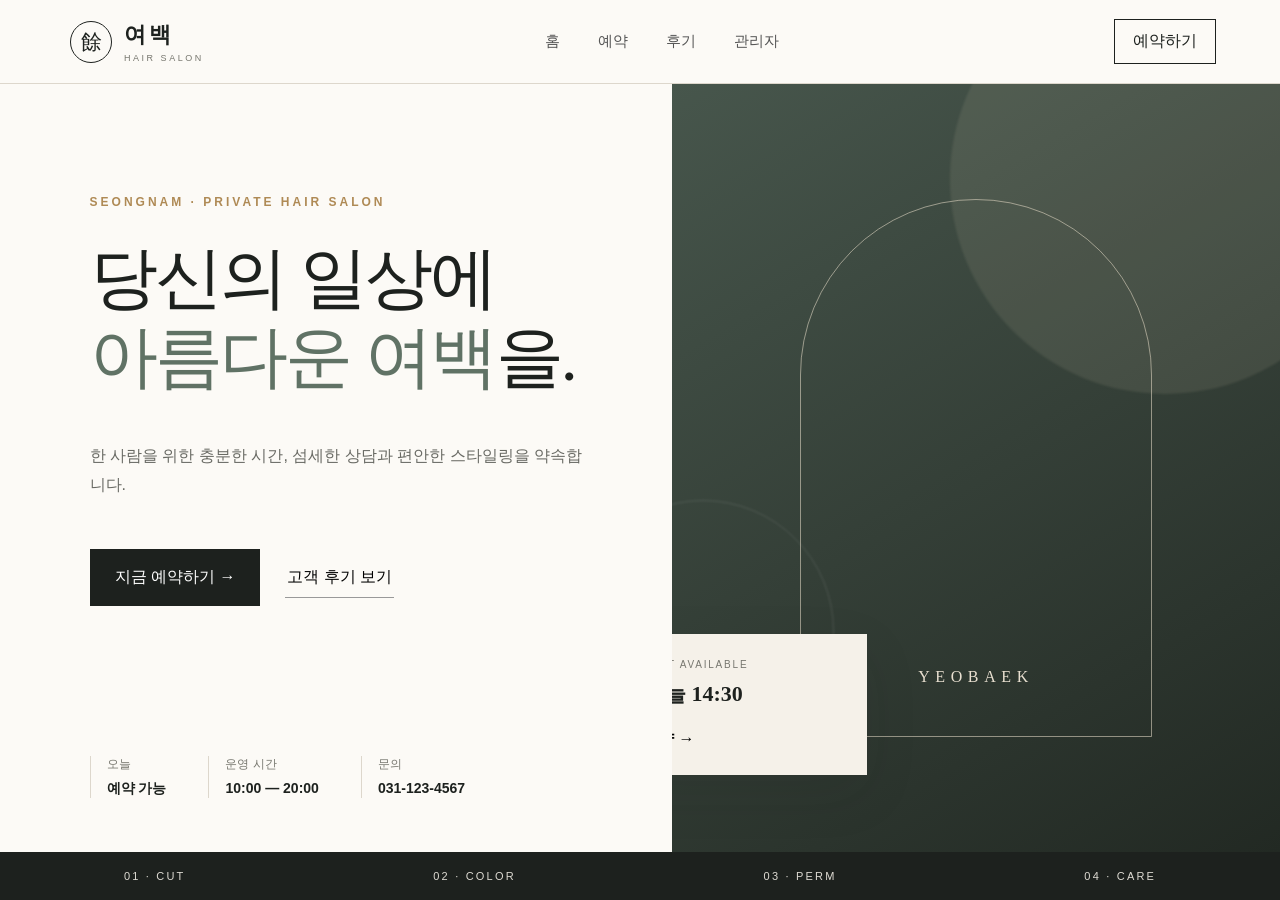
==== index.html @ 7ffc811d "Publish Yeobaek salon web app" ====
<!doctype html>
<html lang="ko">
<head>
  <meta charset="UTF-8" />
  <meta name="viewport" content="width=device-width, initial-scale=1.0" />
  <meta name="description" content="여백 미장원 예약 및 고객 관리" />
  <title>여백 미장원</title>
  <link rel="icon" type="image/svg+xml" href="data:image/svg+xml,%3Csvg xmlns='http://www.w3.org/2000/svg' viewBox='0 0 64 64'%3E%3Crect width='64' height='64' rx='14' fill='%231d211e'/%3E%3Cpath d='M18 20h28M22 32h20M26 44h12' stroke='%23eadfcf' stroke-width='5' stroke-linecap='round'/%3E%3C/svg%3E" />
  <link rel="stylesheet" href="./styles.css" />
</head>
<body>
  <header class="topbar">
    <button class="brand" data-go="home" aria-label="여백 홈"><span class="brand-mark">餘</span><span><b>여백</b><small>HAIR SALON</small></span></button>
    <nav class="nav" aria-label="주 메뉴">
      <button data-go="home">홈</button><button data-go="booking">예약</button><button data-go="reviews">후기</button><button data-go="admin">관리자</button>
    </nav>
    <button class="outline-btn mobile-book" data-go="booking">예약하기</button>
  </header>

  <main>
    <section class="page active" id="home">
      <div class="hero">
        <div class="hero-copy">
          <p class="eyebrow">SEONGNAM · PRIVATE HAIR SALON</p>
          <h1>당신의 일상에<br><em>아름다운 여백</em>을.</h1>
          <p class="hero-desc">한 사람을 위한 충분한 시간, 섬세한 상담과 편안한 스타일링을 약속합니다.</p>
          <div class="hero-actions"><button class="primary-btn" data-go="booking">지금 예약하기 <span>→</span></button><button class="text-btn" data-go="reviews">고객 후기 보기</button></div>
          <div class="quick-info"><div><span>오늘</span><strong id="todayStatus">예약 가능</strong></div><div><span>운영 시간</span><strong>10:00 — 20:00</strong></div><div><span>문의</span><strong>031-123-4567</strong></div></div>
        </div>
        <div class="hero-visual" aria-label="여백 미장원 인테리어 분위기"><div class="arch"><span>YEOBAEK</span></div><div class="floating-card"><small>NEXT AVAILABLE</small><strong id="nextSlot">오늘 14:30</strong><button data-go="booking">예약 →</button></div></div>
      </div>
      <div class="services-strip"><span>01 · CUT</span><span>02 · COLOR</span><span>03 · PERM</span><span>04 · CARE</span></div>
    </section>

    <section class="page content-page" id="booking">
      <div class="page-heading"><p class="eyebrow">RESERVATION</p><h2>예약하기</h2><p>날짜를 선택하면 30분 단위 예약 현황을 확인할 수 있습니다.</p></div>
      <div class="calendar-booking">
        <section class="panel calendar-panel"><div class="step-title"><span>01</span><h3>날짜 선택</h3></div><div class="calendar-head"><button id="prevMonth" aria-label="이전 달">←</button><strong id="calendarTitle"></strong><button id="nextMonth" aria-label="다음 달">→</button></div><div class="weekdays"><span>일</span><span>월</span><span>화</span><span>수</span><span>목</span><span>금</span><span>토</span></div><div id="calendarGrid" class="calendar-grid"></div></section>
        <section class="panel slots-panel"><div class="step-title"><span>02</span><h3>시간 선택</h3></div><div class="slot-legend"><span><i class="available"></i>예약 가능</span><span><i class="booked"></i>예약 완료</span></div><p id="slotDateLabel" class="selected-date"></p><div id="timeSlots" class="time-slots"></div></section>
      </div>
      <div class="booking-layout booking-details">
        <form id="bookingForm" class="panel form-panel">
          <input required name="date" type="hidden" /><input required name="time" type="hidden" />
          <div class="step-title"><span>03</span><h3>예약자 및 결제 정보</h3></div>
          <div class="field-grid"><label>이름<input required name="name" placeholder="성함을 입력해주세요" /></label><label>연락처<input required name="phone" inputmode="tel" placeholder="010-0000-0000" /><small id="coinLookup" class="coin-lookup">연락처를 입력하면 보유 코인을 확인합니다.</small></label></div>
          <label>시술 메뉴<select required name="service" id="serviceSelect"><option value="">메뉴 선택</option><option data-price="35000">여성 커트 · 35,000원</option><option data-price="25000">남성 커트 · 25,000원</option><option data-price="120000">프리미엄 염색 · 120,000원</option><option data-price="150000">디자인 펌 · 150,000원</option><option data-price="80000">클리닉 케어 · 80,000원</option></select></label>
          <label>담당 디자이너<select name="designer"><option>지정 없음</option><option>서윤 원장</option><option>하린 디자이너</option><option>도윤 디자이너</option></select></label>
          <div class="coin-payment"><label class="check-label"><input id="useCoin" type="checkbox" /> 코인으로 결제하기</label><div id="coinPaymentFields" class="coin-payment-fields"><label>사용할 코인<input id="bookingCoinAmount" type="number" min="1" placeholder="사용할 코인" /></label><button type="button" class="outline-btn" id="useMaxCoin">최대 사용</button></div><p id="paymentSummary">시술 메뉴를 선택해주세요.</p></div>
          <label>요청 사항<textarea name="memo" rows="3" placeholder="원하는 스타일이나 참고 사항을 남겨주세요"></textarea></label>
          <button class="primary-btn full" type="submit">예약 및 결제 신청</button>
        </form>
        <aside class="booking-aside"><div class="aside-art"><div class="scissors">✦</div><p>좋은 스타일은<br>좋은 대화에서 시작됩니다.</p></div><div class="notice"><h3>예약 안내</h3><ul><li>예약 변경은 하루 전까지 부탁드립니다.</li><li>시술 시간은 모발 상태에 따라 달라질 수 있습니다.</li><li>예약 확정은 문자로 안내드립니다.</li></ul></div></aside>
      </div>
    </section>

    <section class="page content-page" id="reviews">
      <div class="page-heading split"><div><p class="eyebrow">OUR REVIEWS</p><h2>여백을 다녀간 이야기</h2></div><button class="primary-btn" id="openReview">후기 작성</button></div>
      <div class="review-summary panel"><div><strong id="avgRating">4.9</strong><span class="stars">★★★★★</span><small><b id="reviewCount">3</b>개의 소중한 후기</small></div><div class="rating-bars"><p><span>5점</span><i><b style="width:92%"></b></i><small>92%</small></p><p><span>4점</span><i><b style="width:8%"></b></i><small>8%</small></p></div></div>
      <div id="reviewList" class="review-grid"></div>
    </section>

    <section class="page admin-page" id="admin">
      <aside class="admin-sidebar"><div class="admin-brand"><span class="brand-mark">餘</span><b>여백 관리자</b></div><nav><button class="active" data-admin="dashboard">▦ 대시보드</button><button data-admin="reservations">◷ 예약 관리</button><button data-admin="customers">♙ 고객 관리</button><button data-admin="coins">◇ 코인 관리</button><button data-admin="reviewAdmin">☆ 후기 관리</button></nav><button class="back-site" data-go="home">← 고객 화면으로</button></aside>
      <div class="admin-main">
        <div class="admin-top"><div><p id="adminDate"></p><h2 id="adminTitle">대시보드</h2></div><div class="admin-user"><span>서윤</span><i>원장</i><b>SY</b></div></div>
        <div class="admin-view active" id="dashboard"><div class="stat-grid"><article><span>오늘 예약</span><strong id="statToday">4</strong><small>건</small><i>◷</i></article><article><span>전체 고객</span><strong id="statCustomers">4</strong><small>명</small><i>♙</i></article><article><span>발행 코인</span><strong id="statCoins">52,000</strong><small>C</small><i>◇</i></article><article><span>새 후기</span><strong id="statReviews">3</strong><small>개</small><i>☆</i></article></div><div class="dash-grid"><section class="admin-card"><div class="card-head"><h3>오늘의 예약</h3><button data-admin="reservations">전체 보기 →</button></div><div id="todayReservations"></div></section><section class="admin-card"><div class="card-head"><h3>최근 고객</h3><button data-admin="customers">고객 관리 →</button></div><div id="recentCustomers"></div></section></div></div>
        <div class="admin-view" id="reservations"><section class="admin-card"><div class="card-head"><h3>전체 예약</h3><button class="small-primary" data-go="booking">+ 예약 등록</button></div><div class="table-wrap"><table><thead><tr><th>예약일</th><th>고객</th><th>시술</th><th>담당</th><th>상태</th><th></th></tr></thead><tbody id="reservationTable"></tbody></table></div></section></div>
        <div class="admin-view" id="customers"><section class="admin-card"><div class="card-head"><h3>고객 목록</h3><input id="customerSearch" class="search" placeholder="이름 또는 연락처 검색" /></div><div class="table-wrap"><table><thead><tr><th>고객명</th><th>연락처</th><th>최근 방문</th><th>방문</th><th>보유 코인</th></tr></thead><tbody id="customerTable"></tbody></table></div></section></div>
        <div class="admin-view" id="coins"><section class="coin-control admin-card"><div><p class="eyebrow">YEOBAEK COIN</p><h3>고객 코인 관리</h3><p>지급·사용 처리하거나 고객의 현재 잔액을 직접 조정합니다.</p><div id="selectedCoinBalance" class="big-balance">0 C</div></div><form id="coinForm"><label>고객<select id="coinCustomer" required></select></label><label>코인 수량<input id="coinAmount" type="number" min="0" required placeholder="코인 수량" /></label><div class="coin-buttons three"><button class="primary-btn" value="add" type="submit">지급</button><button class="outline-btn" value="use" type="submit">사용</button><button class="outline-btn" value="set" type="submit">잔액 조정</button></div><p id="adminCoinResult" class="coin-result"></p></form></section><section class="admin-card"><div class="card-head"><h3>고객별 코인 잔액</h3></div><div id="coinBalances" class="coin-balances"></div></section><section class="admin-card coin-history-card"><div class="card-head"><h3>최근 코인 내역</h3></div><div id="coinHistory" class="history-list"></div></section></div>
        <div class="admin-view" id="reviewAdmin"><section class="admin-card"><div class="card-head"><h3>후기 관리</h3><span class="muted">게시된 후기를 숨기거나 삭제할 수 있습니다.</span></div><div id="reviewAdminList" class="admin-review-list"></div></section></div>
      </div>
    </section>
  </main>

  <div class="modal" id="reviewModal" aria-hidden="true"><form id="reviewForm" class="modal-box"><button type="button" class="modal-close" id="closeReview">×</button><p class="eyebrow">WRITE A REVIEW</p><h2>후기 작성</h2><label>이름<input name="name" required placeholder="성함" /></label><label>별점<select name="rating"><option value="5">★★★★★ · 5점</option><option value="4">★★★★☆ · 4점</option><option value="3">★★★☆☆ · 3점</option></select></label><label>시술 메뉴<input name="service" required placeholder="예: 디자인 펌" /></label><label>후기<textarea name="text" rows="5" required placeholder="여백에서의 경험을 들려주세요."></textarea></label><button class="primary-btn full">후기 등록하기</button></form></div>
  <div class="modal" id="bookingSuccess" aria-hidden="true"><div class="modal-box success-box"><span class="success-icon">✓</span><p class="eyebrow">RESERVATION COMPLETE</p><h2>예약이 접수되었습니다</h2><p id="bookingSuccessText"></p><button class="primary-btn full" id="closeBookingSuccess">확인</button></div></div>
  <div id="toast" class="toast" role="status"></div>
  <script src="./app.js"></script>
</body>
</html>
---- styles.css ----
:root{--ink:#1d211e;--deep:#303c35;--cream:#f5f1e9;--paper:#fcfaf6;--line:#ddd7cc;--gold:#af8a55;--muted:#77776f;--green:#607265;--danger:#9a4c43;--shadow:0 18px 55px rgba(31,35,31,.09)}*{box-sizing:border-box}html{scroll-behavior:smooth}body{margin:0;background:var(--paper);color:var(--ink);font-family:Pretendard,"Noto Sans KR",Arial,sans-serif;font-size:16px}button,input,select,textarea{font:inherit}button{cursor:pointer}.topbar{height:84px;display:flex;align-items:center;justify-content:space-between;padding:0 max(5vw,28px);border-bottom:1px solid var(--line);background:rgba(252,250,246,.94);position:sticky;top:0;z-index:20;backdrop-filter:blur(12px)}.brand{display:flex;align-items:center;gap:12px;border:0;background:none;color:var(--ink);text-align:left}.brand-mark{display:grid;place-items:center;width:42px;height:42px;border:1px solid var(--ink);border-radius:50%;font-family:serif;font-size:21px}.brand b{font-family:serif;font-size:22px;letter-spacing:.15em}.brand small{display:block;font-size:9px;letter-spacing:.28em;color:var(--muted);margin-top:3px}.nav{display:flex;gap:38px}.nav button{background:0;border:0;color:#555;font-size:15px;padding:10px 0;position:relative}.nav button:hover:after{content:"";position:absolute;bottom:2px;left:0;width:100%;height:1px;background:var(--ink)}.outline-btn,.primary-btn{border:1px solid var(--ink);padding:14px 20px;background:transparent;color:var(--ink)}.primary-btn{background:var(--ink);color:#fff;transition:.2s}.primary-btn:hover{background:var(--deep);transform:translateY(-1px)}.mobile-book{padding:11px 18px}.page{display:none}.page.active{display:block}.hero{min-height:calc(100vh - 132px);display:grid;grid-template-columns:1.05fr .95fr}.hero-copy{padding:11vh 7vw 6vh;display:flex;flex-direction:column;justify-content:center}.eyebrow{font-size:12px;letter-spacing:.25em;color:var(--gold);font-weight:700}.hero h1{font-family:Georgia,"Noto Serif KR",serif;font-size:clamp(44px,5.3vw,82px);font-weight:400;line-height:1.17;letter-spacing:-.04em;margin:18px 0 28px}.hero h1 em{color:var(--green);font-style:normal}.hero-desc{color:#696a64;line-height:1.8;max-width:510px}.hero-actions{display:flex;align-items:center;gap:25px;margin-top:34px}.hero-actions .primary-btn{padding:17px 24px}.text-btn{background:0;border:0;border-bottom:1px solid #999;padding:9px 2px}.quick-info{display:flex;margin-top:auto;padding-top:65px;gap:42px}.quick-info div{border-left:1px solid var(--line);padding-left:16px}.quick-info span,.quick-info strong{display:block}.quick-info span{font-size:12px;color:var(--muted);margin-bottom:7px}.quick-info strong{font-size:14px}.hero-visual{min-height:650px;background:linear-gradient(150deg,#47564c,#222923);position:relative;overflow:hidden;display:grid;place-items:center}.hero-visual:before,.hero-visual:after{content:"";position:absolute;border-radius:50%;filter:blur(1px)}.hero-visual:before{width:430px;height:430px;background:rgba(227,212,187,.1);top:-120px;right:-100px}.hero-visual:after{width:260px;height:260px;border:1px solid rgba(255,255,255,.13);left:-100px;bottom:90px}.arch{height:70%;width:58%;border-radius:180px 180px 0 0;border:1px solid rgba(235,224,204,.55);display:flex;align-items:flex-end;justify-content:center;padding:50px;color:#e8dfd0;letter-spacing:.35em;font-family:serif}.floating-card{position:absolute;left:-55px;bottom:10%;width:250px;padding:25px;background:var(--cream);box-shadow:var(--shadow)}.floating-card small,.floating-card strong{display:block}.floating-card small{font-size:10px;letter-spacing:.18em;color:var(--muted)}.floating-card strong{font-family:serif;font-size:22px;margin:9px 0 20px}.floating-card button{background:none;border:0;padding:0;font-weight:700}.services-strip{height:48px;background:var(--ink);color:#dedbd3;display:flex;justify-content:space-around;align-items:center;font-size:11px;letter-spacing:.2em}.content-page{max-width:1240px;margin:auto;padding:72px 28px 100px}.page-heading{text-align:center;margin-bottom:48px}.page-heading h2{font-family:Georgia,"Noto Serif KR",serif;font-size:44px;font-weight:400;margin:8px}.page-heading>p:last-child{color:var(--muted)}.page-heading.split{text-align:left;display:flex;justify-content:space-between;align-items:end}.panel,.admin-card{background:white;border:1px solid #e6e1d8;box-shadow:0 8px 30px rgba(30,35,30,.04)}.booking-layout{display:grid;grid-template-columns:1.5fr .75fr;gap:28px}.form-panel{padding:40px}.step-title{display:flex;align-items:center;gap:15px;margin-bottom:28px}.step-title span{color:var(--gold);font-size:12px}.step-title h3{margin:0;font-family:serif;font-size:24px}.field-grid{display:grid;grid-template-columns:1fr 1fr;gap:18px}label{display:block;font-size:14px;font-weight:600;margin-bottom:20px}input,select,textarea{width:100%;border:1px solid var(--line);background:#fff;padding:14px 15px;margin-top:8px;border-radius:0;color:var(--ink);outline:none}input:focus,select:focus,textarea:focus{border-color:var(--green);box-shadow:0 0 0 2px rgba(96,114,101,.12)}textarea{resize:vertical}.full{width:100%;margin-top:3px}.booking-aside{display:flex;flex-direction:column;gap:22px}.aside-art{min-height:300px;background:var(--deep);color:#eee7db;padding:40px;display:flex;flex-direction:column;justify-content:space-between}.aside-art .scissors{font-size:50px;color:var(--gold)}.aside-art p{font-family:serif;font-size:25px;line-height:1.55}.notice{border:1px solid var(--line);padding:25px}.notice h3{font-family:serif}.notice ul{padding-left:18px;color:var(--muted);font-size:13px;line-height:2}.review-summary{padding:30px 45px;display:grid;grid-template-columns:1fr 1.5fr;gap:60px;align-items:center;margin-bottom:28px}.review-summary>div:first-child{display:flex;align-items:center;gap:15px}.review-summary strong{font:42px Georgia}.review-summary small{color:var(--muted)}.stars{color:var(--gold);letter-spacing:.1em}.rating-bars p{display:flex;align-items:center;gap:12px;margin:9px}.rating-bars span,.rating-bars small{font-size:12px;width:30px}.rating-bars i{height:5px;background:#ebe7df;flex:1}.rating-bars b{display:block;height:100%;background:var(--gold)}.review-grid{display:grid;grid-template-columns:repeat(3,1fr);gap:20px}.review-card{padding:28px;background:#fff;border:1px solid var(--line);min-height:220px;display:flex;flex-direction:column}.review-card .stars{font-size:13px}.review-card p{line-height:1.8;color:#555}.review-card footer{margin-top:auto;border-top:1px solid #eee9e1;padding-top:15px;font-size:13px}.review-card footer span{color:var(--muted);margin-left:8px}.admin-page.active{display:grid;grid-template-columns:240px 1fr;min-height:calc(100vh - 84px);background:#f3f3f0}.admin-sidebar{background:var(--deep);color:#fff;padding:27px 20px;display:flex;flex-direction:column}.admin-brand{display:flex;align-items:center;gap:12px;padding:0 8px 30px}.admin-brand .brand-mark{border-color:#d9d6cd}.admin-sidebar nav{display:grid;gap:6px}.admin-sidebar nav button,.back-site{border:0;background:transparent;color:#c8cec9;text-align:left;padding:14px 16px}.admin-sidebar nav button:hover,.admin-sidebar nav button.active{background:rgba(255,255,255,.1);color:#fff}.back-site{margin-top:auto}.admin-main{padding:35px max(3vw,28px);min-width:0}.admin-top{display:flex;justify-content:space-between;align-items:center;margin-bottom:32px}.admin-top p{color:var(--muted);margin:0 0 5px;font-size:13px}.admin-top h2{font:32px Georgia;margin:0}.admin-user{display:flex;align-items:center;gap:8px;font-size:13px}.admin-user i{font-style:normal;color:var(--muted)}.admin-user b{display:grid;place-items:center;width:40px;height:40px;background:var(--deep);color:#fff;border-radius:50%;margin-left:8px}.admin-view{display:none}.admin-view.active{display:block}.stat-grid{display:grid;grid-template-columns:repeat(4,1fr);gap:16px;margin-bottom:22px}.stat-grid article{background:white;border:1px solid #e1e1dc;padding:24px;position:relative}.stat-grid span{display:block;color:var(--muted);font-size:13px;margin-bottom:12px}.stat-grid strong{font:34px Georgia}.stat-grid small{margin-left:5px}.stat-grid i{position:absolute;right:20px;top:25px;font-style:normal;color:var(--gold);font-size:22px}.dash-grid{display:grid;grid-template-columns:1.5fr 1fr;gap:20px}.admin-card{padding:25px}.card-head{display:flex;justify-content:space-between;align-items:center;margin-bottom:22px}.card-head h3{margin:0;font-family:serif;font-size:20px}.card-head button{border:0;background:none;color:var(--green);font-size:13px}.appointment{display:grid;grid-template-columns:65px 1fr auto;align-items:center;padding:14px 0;border-top:1px solid #eee}.appointment time{font-weight:700}.appointment p{margin:0;font-size:14px}.appointment small{color:var(--muted)}.badge{padding:5px 9px;background:#e9efea;color:#466150;font-size:11px;border-radius:20px}.customer-mini{display:flex;align-items:center;gap:12px;padding:12px 0;border-top:1px solid #eee}.avatar{width:38px;height:38px;border-radius:50%;background:#e8e1d4;display:grid;place-items:center;font-family:serif}.customer-mini p{margin:0;font-size:14px}.customer-mini small{color:var(--muted)}.customer-mini strong{margin-left:auto;color:var(--gold);font-size:13px}.table-wrap{overflow:auto}table{width:100%;border-collapse:collapse;white-space:nowrap}th,td{text-align:left;border-top:1px solid #e9e7e1;padding:15px 12px;font-size:13px}th{color:var(--muted);font-weight:500;background:#fafaf8}.small-primary{background:var(--deep)!important;color:#fff!important;padding:10px 14px}.search{width:260px;margin:0;padding:10px 13px}.action-btn{border:0;background:none;color:var(--danger);font-size:12px}.coin-control{display:grid;grid-template-columns:1fr 1.3fr;gap:50px;margin-bottom:20px}.coin-control h3{font:30px Georgia;margin:10px 0}.coin-control>div>p:last-child,.muted{color:var(--muted);font-size:13px}.coin-control form{display:grid;grid-template-columns:1fr 1fr;gap:14px}.coin-buttons{grid-column:1/-1;display:flex;gap:10px}.coin-buttons button{flex:1}.history-item,.admin-review{display:flex;align-items:center;gap:15px;padding:14px 0;border-top:1px solid #eee}.history-item span:first-child{width:38px;height:38px;display:grid;place-items:center;background:#eee9de;border-radius:50%}.history-item p{margin:0}.history-item small{color:var(--muted)}.history-item strong{margin-left:auto}.plus{color:var(--green)}.minus{color:var(--danger)}.admin-review .review-body{flex:1}.admin-review p{margin:3px 0;font-size:13px}.admin-review small{color:var(--muted)}.admin-review button{border:1px solid var(--line);background:#fff;padding:8px 10px}.modal{position:fixed;inset:0;background:rgba(16,19,17,.62);z-index:50;display:none;place-items:center;padding:20px}.modal.open{display:grid}.modal-box{width:min(520px,100%);background:var(--paper);padding:36px;position:relative;max-height:90vh;overflow:auto}.modal-box h2{font:34px Georgia}.modal-close{position:absolute;right:18px;top:12px;border:0;background:0;font-size:30px}.toast{position:fixed;right:25px;bottom:25px;background:var(--ink);color:#fff;padding:15px 22px;transform:translateY(100px);opacity:0;transition:.3s;z-index:60}.toast.show{transform:none;opacity:1}
@media(max-width:900px){.nav{display:none}.hero{grid-template-columns:1fr}.hero-copy{padding:70px 7vw}.hero-visual{min-height:400px}.floating-card{left:7%;bottom:8%}.quick-info{margin-top:40px;flex-wrap:wrap}.booking-layout,.dash-grid,.coin-control{grid-template-columns:1fr}.review-grid{grid-template-columns:1fr 1fr}.admin-page.active{grid-template-columns:1fr}.admin-sidebar{padding:12px;position:static}.admin-brand{display:none}.admin-sidebar nav{grid-template-columns:repeat(5,1fr);overflow:auto}.admin-sidebar nav button{padding:12px 8px;text-align:center;font-size:12px;white-space:nowrap}.back-site{display:none}.stat-grid{grid-template-columns:1fr 1fr}.coin-control form{grid-template-columns:1fr}.coin-buttons{grid-column:auto}.review-summary{grid-template-columns:1fr;gap:20px}}
@media(max-width:600px){.topbar{height:70px;padding:0 18px}.brand-mark{width:36px;height:36px}.mobile-book{font-size:13px}.hero{min-height:auto}.hero-copy{padding:60px 22px 45px}.hero h1{font-size:43px}.hero-actions{align-items:flex-start;flex-direction:column}.quick-info{gap:22px}.hero-visual{min-height:330px}.arch{width:70%;height:75%}.services-strip span:nth-child(even){display:none}.content-page{padding:55px 17px}.page-heading h2{font-size:36px}.page-heading.split{align-items:flex-start;gap:20px}.page-heading.split .primary-btn{white-space:nowrap;padding:12px}.booking-layout{display:block}.form-panel{padding:24px}.field-grid{grid-template-columns:1fr;gap:0}.booking-aside{margin-top:18px}.review-summary{padding:24px}.review-summary>div:first-child{flex-wrap:wrap}.review-grid{grid-template-columns:1fr}.admin-main{padding:24px 14px}.admin-user{display:none}.stat-grid{gap:10px}.stat-grid article{padding:18px 14px}.stat-grid strong{font-size:28px}.stat-grid i{display:none}.admin-card{padding:16px}.coin-control form{display:block}.coin-buttons{display:flex}.search{width:170px}.modal-box{padding:26px 20px}}

/* Calendar booking and coin checkout */
.calendar-booking{display:grid;grid-template-columns:1.05fr .95fr;gap:28px;margin-bottom:28px}.calendar-panel,.slots-panel{padding:32px}.calendar-head{display:flex;align-items:center;justify-content:space-between;margin-bottom:22px}.calendar-head strong{font:24px Georgia}.calendar-head button{border:0;background:transparent;font-size:20px;padding:10px}.weekdays,.calendar-grid{display:grid;grid-template-columns:repeat(7,1fr);gap:7px}.weekdays span{text-align:center;font-size:12px;color:var(--muted);padding:8px}.calendar-day{aspect-ratio:1;border:1px solid transparent;background:#faf9f5;color:var(--ink);position:relative}.calendar-day:hover:not(:disabled){border-color:var(--green)}.calendar-day.selected{background:var(--deep);color:white}.calendar-day.today:after{content:"";position:absolute;width:4px;height:4px;background:var(--gold);border-radius:50%;bottom:7px;left:50%}.calendar-day:disabled{color:#c7c5bf;background:transparent;cursor:not-allowed}.calendar-empty{aspect-ratio:1}.slot-legend{display:flex;gap:18px;font-size:12px;color:var(--muted);margin:-5px 0 18px}.slot-legend i{display:inline-block;width:9px;height:9px;border-radius:50%;margin-right:5px}.slot-legend .available{background:var(--green)}.slot-legend .booked{background:#ccc}.selected-date{font-family:serif;font-size:19px;margin:0 0 17px}.time-slots{display:grid;grid-template-columns:repeat(4,1fr);gap:9px}.time-slot{border:1px solid var(--line);background:#fff;padding:12px 7px;font-size:14px}.time-slot:hover:not(:disabled),.time-slot.selected{background:var(--deep);border-color:var(--deep);color:white}.time-slot:disabled{background:#eee;color:#aaa;text-decoration:line-through;cursor:not-allowed}.booking-details{grid-template-columns:1.5fr .75fr}.coin-lookup{display:block;font-weight:400;color:var(--muted);margin-top:7px}.coin-lookup.found{color:var(--green);font-weight:700}.coin-payment{border:1px solid var(--line);padding:18px;margin-bottom:20px;background:#faf9f5}.check-label{display:flex;align-items:center;gap:9px;margin-bottom:8px}.check-label input{width:auto;margin:0}.coin-payment-fields{display:none;grid-template-columns:1fr auto;align-items:end;gap:10px;margin-top:13px}.coin-payment-fields.active{display:grid}.coin-payment-fields label{margin:0}.coin-payment-fields button{height:48px}.coin-payment>p{font-size:13px;color:var(--muted);margin:12px 0 0}.big-balance{font:38px Georgia;margin-top:24px;color:var(--green)}.coin-buttons.three button{padding:12px 8px}.coin-result{grid-column:1/-1;margin:0;color:var(--green);font-weight:700}.coin-balances{display:grid;grid-template-columns:repeat(2,1fr);gap:10px}.coin-balance-row{border:1px solid var(--line);padding:15px;display:flex;align-items:center;gap:11px}.coin-balance-row p{margin:0}.coin-balance-row small{color:var(--muted)}.coin-balance-row strong{margin-left:auto;color:var(--green)}.coin-history-card{margin-top:20px}.success-box{text-align:center}.success-icon{display:grid;place-items:center;width:64px;height:64px;background:var(--green);color:white;border-radius:50%;font-size:30px;margin:0 auto 22px}.success-box>p:not(.eyebrow){line-height:1.8;color:#555;white-space:pre-line;margin-bottom:25px}
@media(max-width:900px){.calendar-booking{grid-template-columns:1fr}.booking-details{grid-template-columns:1fr}.coin-balances{grid-template-columns:1fr 1fr}}
@media(max-width:600px){.calendar-panel,.slots-panel{padding:22px 16px}.time-slots{grid-template-columns:repeat(3,1fr)}.coin-payment-fields{grid-template-columns:1fr}.coin-payment-fields button{height:auto}.coin-balances{grid-template-columns:1fr}.coin-buttons.three{flex-wrap:wrap}.coin-buttons.three button{min-width:30%}}
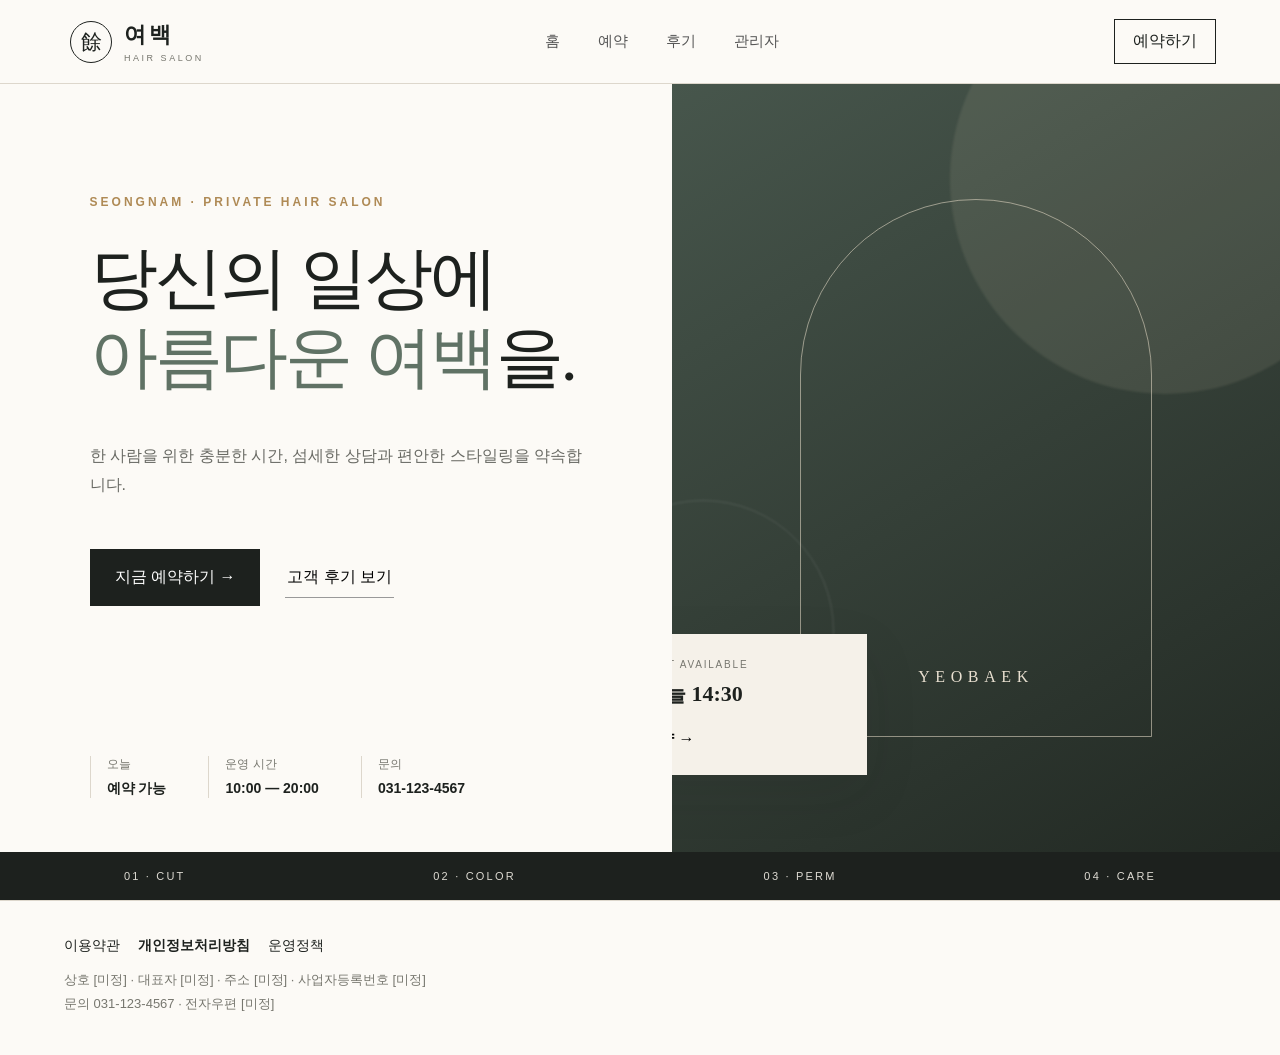
==== commit 9b643205: "Sync local changes (2026-10-09) Co-Authored-By: Claude Opus 5.5 <noreply@anthropic.com>" ====
--- a/index.html
+++ b/index.html
@@ -46,8 +46,26 @@
           <label>시술 메뉴<select required name="service" id="serviceSelect"><option value="">메뉴 선택</option><option data-price="35000">여성 커트 · 35,000원</option><option data-price="25000">남성 커트 · 25,000원</option><option data-price="120000">프리미엄 염색 · 120,000원</option><option data-price="150000">디자인 펌 · 150,000원</option><option data-price="80000">클리닉 케어 · 80,000원</option></select></label>
           <label>담당 디자이너<select name="designer"><option>지정 없음</option><option>서윤 원장</option><option>하린 디자이너</option><option>도윤 디자이너</option></select></label>
           <div class="coin-payment"><label class="check-label"><input id="useCoin" type="checkbox" /> 코인으로 결제하기</label><div id="coinPaymentFields" class="coin-payment-fields"><label>사용할 코인<input id="bookingCoinAmount" type="number" min="1" placeholder="사용할 코인" /></label><button type="button" class="outline-btn" id="useMaxCoin">최대 사용</button></div><p id="paymentSummary">시술 메뉴를 선택해주세요.</p></div>
-          <label>요청 사항<textarea name="memo" rows="3" placeholder="원하는 스타일이나 참고 사항을 남겨주세요"></textarea></label>
-          <button class="primary-btn full" type="submit">예약 및 결제 신청</button>
+          <label>요청 사항<textarea name="memo" rows="3" placeholder="원하는 스타일이나 참고 사항을 남겨주세요"></textarea><small class="field-hint">두피 질환, 임신 여부 등 건강 정보는 적지 말고 방문 시 말씀해 주세요.</small></label>
+          <fieldset class="consent" id="bookingConsent">
+            <legend>약관 및 개인정보 동의</legend>
+            <label class="check-label"><input type="checkbox" data-consent="age14" /> <span><b>(필수)</b> 예약자는 만 14세 이상입니다</span></label>
+            <p class="consent-note">만 14세 미만은 보호자 명의로 예약해 주세요.</p>
+            <label class="check-label"><input type="checkbox" data-consent="terms" /> <span><b>(필수)</b> 이용약관과 예약 취소 규정에 동의합니다</span></label>
+            <p class="consent-note"><a href="./terms.html" target="_blank" rel="noopener">이용약관 전문 보기</a> · <a href="./policy.html" target="_blank" rel="noopener">예약 취소 규정(운영정책) 보기</a></p>
+            <label class="check-label"><input type="checkbox" data-consent="privacy" /> <span><b>(필수)</b> 개인정보 수집·이용에 동의합니다</span></label>
+            <details class="consent-detail"><summary>수집·이용 내용 보기</summary>
+              <div class="table-wrap"><table><thead><tr><th>수집 항목</th><th>이용 목적</th><th>보유 기간</th></tr></thead><tbody>
+                <tr><td>이름, 연락처</td><td>예약 확인, 예약 안내 알림, 코인 적립·사용</td><td>최근 방문일로부터 3년</td></tr>
+                <tr><td>예약 일시, 시술 메뉴, 담당 디자이너, 요청 사항</td><td>예약 처리</td><td>최근 방문일로부터 3년</td></tr>
+                <tr><td>동의 일시, 접속 IP, 브라우저 정보</td><td>동의 사실 증명</td><td>3년</td></tr>
+              </tbody></table></div>
+              <p><b>동의를 거부할 권리가 있습니다.</b> 다만 동의하지 않으시면 온라인 예약이 제한되며, 전화(031-123-4567)로 예약하실 수 있습니다.</p>
+              <p>예약 안내 알림 발송을 위해 솔라피·카카오에, 예약 일정 관리를 위해 네이버에 처리를 위탁합니다. <a href="./privacy.html" target="_blank" rel="noopener">개인정보처리방침 전문 보기</a></p>
+            </details>
+          </fieldset>
+          <button class="primary-btn full" type="submit" id="bookingSubmit" disabled>예약 및 결제 신청</button>
+          <p class="consent-hint" id="consentHint">필수 항목에 동의해 주세요.</p>
         </form>
         <aside class="booking-aside"><div class="aside-art"><div class="scissors">✦</div><p>좋은 스타일은<br>좋은 대화에서 시작됩니다.</p></div><div class="notice"><h3>예약 안내</h3><ul><li>예약 변경은 하루 전까지 부탁드립니다.</li><li>시술 시간은 모발 상태에 따라 달라질 수 있습니다.</li><li>예약 확정은 문자로 안내드립니다.</li></ul></div></aside>
       </div>
@@ -60,11 +78,27 @@
     </section>
 
     <section class="page admin-page" id="admin">
-      <aside class="admin-sidebar"><div class="admin-brand"><span class="brand-mark">餘</span><b>여백 관리자</b></div><nav><button class="active" data-admin="dashboard">▦ 대시보드</button><button data-admin="reservations">◷ 예약 관리</button><button data-admin="customers">♙ 고객 관리</button><button data-admin="coins">◇ 코인 관리</button><button data-admin="reviewAdmin">☆ 후기 관리</button></nav><button class="back-site" data-go="home">← 고객 화면으로</button></aside>
+      <div class="admin-login" id="adminLogin">
+        <form id="adminLoginForm" class="admin-login-box">
+          <span class="brand-mark">餘</span>
+          <h2>관리자 로그인</h2>
+          <p class="muted">관리자 비밀번호를 입력하세요.</p>
+          <input type="password" id="adminLoginInput" placeholder="비밀번호" autocomplete="current-password" required />
+          <button class="primary-btn full" type="submit">로그인</button>
+          <p id="adminLoginError" class="admin-login-error"></p>
+        </form>
+      </div>
+      <aside class="admin-sidebar"><div class="admin-brand"><span class="brand-mark">餘</span><b>여백 관리자</b></div><nav><button class="active" data-admin="dashboard">▦ 대시보드</button><button data-admin="reservations">◷ 예약 관리</button><button data-admin="customers">♙ 고객 관리</button><button data-admin="coins">◇ 코인 관리</button><button data-admin="reviewAdmin">☆ 후기 관리</button></nav><button class="back-site" id="adminLogout">↪ 로그아웃</button><button class="back-site" data-go="home">← 고객 화면으로</button></aside>
       <div class="admin-main">
-        <div class="admin-top"><div><p id="adminDate"></p><h2 id="adminTitle">대시보드</h2></div><div class="admin-user"><span>서윤</span><i>원장</i><b>SY</b></div></div>
+        <div class="admin-top"><div><p id="adminDate"></p><h2 id="adminTitle">대시보드</h2></div><div class="admin-user"><button class="action-btn" id="connectNaver">네이버 캘린더 연동</button><button class="action-btn" id="disconnectNaver">연동 해제</button><span>서윤</span><i>원장</i><b>SY</b></div></div>
         <div class="admin-view active" id="dashboard"><div class="stat-grid"><article><span>오늘 예약</span><strong id="statToday">4</strong><small>건</small><i>◷</i></article><article><span>전체 고객</span><strong id="statCustomers">4</strong><small>명</small><i>♙</i></article><article><span>발행 코인</span><strong id="statCoins">52,000</strong><small>C</small><i>◇</i></article><article><span>새 후기</span><strong id="statReviews">3</strong><small>개</small><i>☆</i></article></div><div class="dash-grid"><section class="admin-card"><div class="card-head"><h3>오늘의 예약</h3><button data-admin="reservations">전체 보기 →</button></div><div id="todayReservations"></div></section><section class="admin-card"><div class="card-head"><h3>최근 고객</h3><button data-admin="customers">고객 관리 →</button></div><div id="recentCustomers"></div></section></div></div>
-        <div class="admin-view" id="reservations"><section class="admin-card"><div class="card-head"><h3>전체 예약</h3><button class="small-primary" data-go="booking">+ 예약 등록</button></div><div class="table-wrap"><table><thead><tr><th>예약일</th><th>고객</th><th>시술</th><th>담당</th><th>상태</th><th></th></tr></thead><tbody id="reservationTable"></tbody></table></div></section></div>
+        <div class="admin-view" id="reservations"><section class="admin-card reservation-calendar-panel" aria-label="매장 예약 캘린더">
+          <div class="card-head"><div><h3>예약 캘린더</h3><p class="muted">날짜를 선택하면 해당 날짜의 예약을 확인할 수 있습니다.</p></div><button class="small-primary" data-go="booking">+ 예약 등록</button></div>
+          <div class="reservation-calendar-toolbar"><h4 id="adminCalendarTitle" aria-live="polite"></h4><div><button type="button" id="adminPrevMonth" aria-label="예약 캘린더 이전 달">←</button><button type="button" id="adminCalendarToday">오늘</button><button type="button" id="adminNextMonth" aria-label="예약 캘린더 다음 달">→</button></div></div>
+          <p id="adminMonthSummary" class="muted"></p>
+          <div class="reservation-calendar-scroll"><div class="reservation-calendar-month"><div class="weekdays"><span>일</span><span>월</span><span>화</span><span>수</span><span>목</span><span>금</span><span>토</span></div><div id="adminCalendarGrid" class="reservation-calendar-grid"></div></div></div>
+          <section class="reservation-day-detail" aria-labelledby="adminSelectedDate"><div class="card-head"><h3 id="adminSelectedDate"></h3><span id="adminDayCount" class="badge"></span></div><div id="adminDayReservations" aria-live="polite"></div></section>
+        </section><section class="admin-card"><div class="card-head"><h3>전체 예약</h3><button class="small-primary" data-go="booking">+ 예약 등록</button></div><div class="table-wrap"><table><thead><tr><th>예약일</th><th>고객</th><th>시술</th><th>담당</th><th>상태</th><th></th></tr></thead><tbody id="reservationTable"></tbody></table></div></section></div>
         <div class="admin-view" id="customers"><section class="admin-card"><div class="card-head"><h3>고객 목록</h3><input id="customerSearch" class="search" placeholder="이름 또는 연락처 검색" /></div><div class="table-wrap"><table><thead><tr><th>고객명</th><th>연락처</th><th>최근 방문</th><th>방문</th><th>보유 코인</th></tr></thead><tbody id="customerTable"></tbody></table></div></section></div>
         <div class="admin-view" id="coins"><section class="coin-control admin-card"><div><p class="eyebrow">YEOBAEK COIN</p><h3>고객 코인 관리</h3><p>지급·사용 처리하거나 고객의 현재 잔액을 직접 조정합니다.</p><div id="selectedCoinBalance" class="big-balance">0 C</div></div><form id="coinForm"><label>고객<select id="coinCustomer" required></select></label><label>코인 수량<input id="coinAmount" type="number" min="0" required placeholder="코인 수량" /></label><div class="coin-buttons three"><button class="primary-btn" value="add" type="submit">지급</button><button class="outline-btn" value="use" type="submit">사용</button><button class="outline-btn" value="set" type="submit">잔액 조정</button></div><p id="adminCoinResult" class="coin-result"></p></form></section><section class="admin-card"><div class="card-head"><h3>고객별 코인 잔액</h3></div><div id="coinBalances" class="coin-balances"></div></section><section class="admin-card coin-history-card"><div class="card-head"><h3>최근 코인 내역</h3></div><div id="coinHistory" class="history-list"></div></section></div>
         <div class="admin-view" id="reviewAdmin"><section class="admin-card"><div class="card-head"><h3>후기 관리</h3><span class="muted">게시된 후기를 숨기거나 삭제할 수 있습니다.</span></div><div id="reviewAdminList" class="admin-review-list"></div></section></div>
@@ -72,7 +106,13 @@
     </section>
   </main>
 
-  <div class="modal" id="reviewModal" aria-hidden="true"><form id="reviewForm" class="modal-box"><button type="button" class="modal-close" id="closeReview">×</button><p class="eyebrow">WRITE A REVIEW</p><h2>후기 작성</h2><label>이름<input name="name" required placeholder="성함" /></label><label>별점<select name="rating"><option value="5">★★★★★ · 5점</option><option value="4">★★★★☆ · 4점</option><option value="3">★★★☆☆ · 3점</option></select></label><label>시술 메뉴<input name="service" required placeholder="예: 디자인 펌" /></label><label>후기<textarea name="text" rows="5" required placeholder="여백에서의 경험을 들려주세요."></textarea></label><button class="primary-btn full">후기 등록하기</button></form></div>
+  <footer class="site-footer">
+    <nav class="footer-links" aria-label="약관 및 정책"><a href="./terms.html">이용약관</a><a href="./privacy.html"><b>개인정보처리방침</b></a><a href="./policy.html">운영정책</a></nav>
+    <p>상호 [미정] · 대표자 [미정] · 주소 [미정] · 사업자등록번호 [미정]</p>
+    <p>문의 031-123-4567 · 전자우편 [미정]</p>
+  </footer>
+
+  <div class="modal" id="reviewModal" aria-hidden="true"><form id="reviewForm" class="modal-box"><button type="button" class="modal-close" id="closeReview">×</button><p class="eyebrow">WRITE A REVIEW</p><h2>후기 작성</h2><label>이름<input name="name" required placeholder="성함" /></label><label>별점<select name="rating"><option value="5">★★★★★ · 5점</option><option value="4">★★★★☆ · 4점</option><option value="3">★★★☆☆ · 3점</option></select></label><label>시술 메뉴<input name="service" required placeholder="예: 디자인 펌" /></label><label>후기<textarea name="text" rows="5" required placeholder="여백에서의 경험을 들려주세요."></textarea><small class="field-hint">후기는 누구나 볼 수 있으며 이름은 첫 글자만 공개됩니다. 다른 사람의 이름이나 연락처 등 개인정보는 적지 마세요. <a href="./policy.html" target="_blank" rel="noopener">후기 운영 기준</a></small></label><button class="primary-btn full">후기 등록하기</button></form></div>
   <div class="modal" id="bookingSuccess" aria-hidden="true"><div class="modal-box success-box"><span class="success-icon">✓</span><p class="eyebrow">RESERVATION COMPLETE</p><h2>예약이 접수되었습니다</h2><p id="bookingSuccessText"></p><button class="primary-btn full" id="closeBookingSuccess">확인</button></div></div>
   <div id="toast" class="toast" role="status"></div>
   <script src="./app.js"></script>
--- a/styles.css
+++ b/styles.css
@@ -1,4 +1,4 @@
-:root{--ink:#1d211e;--deep:#303c35;--cream:#f5f1e9;--paper:#fcfaf6;--line:#ddd7cc;--gold:#af8a55;--muted:#77776f;--green:#607265;--danger:#9a4c43;--shadow:0 18px 55px rgba(31,35,31,.09)}*{box-sizing:border-box}html{scroll-behavior:smooth}body{margin:0;background:var(--paper);color:var(--ink);font-family:Pretendard,"Noto Sans KR",Arial,sans-serif;font-size:16px}button,input,select,textarea{font:inherit}button{cursor:pointer}.topbar{height:84px;display:flex;align-items:center;justify-content:space-between;padding:0 max(5vw,28px);border-bottom:1px solid var(--line);background:rgba(252,250,246,.94);position:sticky;top:0;z-index:20;backdrop-filter:blur(12px)}.brand{display:flex;align-items:center;gap:12px;border:0;background:none;color:var(--ink);text-align:left}.brand-mark{display:grid;place-items:center;width:42px;height:42px;border:1px solid var(--ink);border-radius:50%;font-family:serif;font-size:21px}.brand b{font-family:serif;font-size:22px;letter-spacing:.15em}.brand small{display:block;font-size:9px;letter-spacing:.28em;color:var(--muted);margin-top:3px}.nav{display:flex;gap:38px}.nav button{background:0;border:0;color:#555;font-size:15px;padding:10px 0;position:relative}.nav button:hover:after{content:"";position:absolute;bottom:2px;left:0;width:100%;height:1px;background:var(--ink)}.outline-btn,.primary-btn{border:1px solid var(--ink);padding:14px 20px;background:transparent;color:var(--ink)}.primary-btn{background:var(--ink);color:#fff;transition:.2s}.primary-btn:hover{background:var(--deep);transform:translateY(-1px)}.mobile-book{padding:11px 18px}.page{display:none}.page.active{display:block}.hero{min-height:calc(100vh - 132px);display:grid;grid-template-columns:1.05fr .95fr}.hero-copy{padding:11vh 7vw 6vh;display:flex;flex-direction:column;justify-content:center}.eyebrow{font-size:12px;letter-spacing:.25em;color:var(--gold);font-weight:700}.hero h1{font-family:Georgia,"Noto Serif KR",serif;font-size:clamp(44px,5.3vw,82px);font-weight:400;line-height:1.17;letter-spacing:-.04em;margin:18px 0 28px}.hero h1 em{color:var(--green);font-style:normal}.hero-desc{color:#696a64;line-height:1.8;max-width:510px}.hero-actions{display:flex;align-items:center;gap:25px;margin-top:34px}.hero-actions .primary-btn{padding:17px 24px}.text-btn{background:0;border:0;border-bottom:1px solid #999;padding:9px 2px}.quick-info{display:flex;margin-top:auto;padding-top:65px;gap:42px}.quick-info div{border-left:1px solid var(--line);padding-left:16px}.quick-info span,.quick-info strong{display:block}.quick-info span{font-size:12px;color:var(--muted);margin-bottom:7px}.quick-info strong{font-size:14px}.hero-visual{min-height:650px;background:linear-gradient(150deg,#47564c,#222923);position:relative;overflow:hidden;display:grid;place-items:center}.hero-visual:before,.hero-visual:after{content:"";position:absolute;border-radius:50%;filter:blur(1px)}.hero-visual:before{width:430px;height:430px;background:rgba(227,212,187,.1);top:-120px;right:-100px}.hero-visual:after{width:260px;height:260px;border:1px solid rgba(255,255,255,.13);left:-100px;bottom:90px}.arch{height:70%;width:58%;border-radius:180px 180px 0 0;border:1px solid rgba(235,224,204,.55);display:flex;align-items:flex-end;justify-content:center;padding:50px;color:#e8dfd0;letter-spacing:.35em;font-family:serif}.floating-card{position:absolute;left:-55px;bottom:10%;width:250px;padding:25px;background:var(--cream);box-shadow:var(--shadow)}.floating-card small,.floating-card strong{display:block}.floating-card small{font-size:10px;letter-spacing:.18em;color:var(--muted)}.floating-card strong{font-family:serif;font-size:22px;margin:9px 0 20px}.floating-card button{background:none;border:0;padding:0;font-weight:700}.services-strip{height:48px;background:var(--ink);color:#dedbd3;display:flex;justify-content:space-around;align-items:center;font-size:11px;letter-spacing:.2em}.content-page{max-width:1240px;margin:auto;padding:72px 28px 100px}.page-heading{text-align:center;margin-bottom:48px}.page-heading h2{font-family:Georgia,"Noto Serif KR",serif;font-size:44px;font-weight:400;margin:8px}.page-heading>p:last-child{color:var(--muted)}.page-heading.split{text-align:left;display:flex;justify-content:space-between;align-items:end}.panel,.admin-card{background:white;border:1px solid #e6e1d8;box-shadow:0 8px 30px rgba(30,35,30,.04)}.booking-layout{display:grid;grid-template-columns:1.5fr .75fr;gap:28px}.form-panel{padding:40px}.step-title{display:flex;align-items:center;gap:15px;margin-bottom:28px}.step-title span{color:var(--gold);font-size:12px}.step-title h3{margin:0;font-family:serif;font-size:24px}.field-grid{display:grid;grid-template-columns:1fr 1fr;gap:18px}label{display:block;font-size:14px;font-weight:600;margin-bottom:20px}input,select,textarea{width:100%;border:1px solid var(--line);background:#fff;padding:14px 15px;margin-top:8px;border-radius:0;color:var(--ink);outline:none}input:focus,select:focus,textarea:focus{border-color:var(--green);box-shadow:0 0 0 2px rgba(96,114,101,.12)}textarea{resize:vertical}.full{width:100%;margin-top:3px}.booking-aside{display:flex;flex-direction:column;gap:22px}.aside-art{min-height:300px;background:var(--deep);color:#eee7db;padding:40px;display:flex;flex-direction:column;justify-content:space-between}.aside-art .scissors{font-size:50px;color:var(--gold)}.aside-art p{font-family:serif;font-size:25px;line-height:1.55}.notice{border:1px solid var(--line);padding:25px}.notice h3{font-family:serif}.notice ul{padding-left:18px;color:var(--muted);font-size:13px;line-height:2}.review-summary{padding:30px 45px;display:grid;grid-template-columns:1fr 1.5fr;gap:60px;align-items:center;margin-bottom:28px}.review-summary>div:first-child{display:flex;align-items:center;gap:15px}.review-summary strong{font:42px Georgia}.review-summary small{color:var(--muted)}.stars{color:var(--gold);letter-spacing:.1em}.rating-bars p{display:flex;align-items:center;gap:12px;margin:9px}.rating-bars span,.rating-bars small{font-size:12px;width:30px}.rating-bars i{height:5px;background:#ebe7df;flex:1}.rating-bars b{display:block;height:100%;background:var(--gold)}.review-grid{display:grid;grid-template-columns:repeat(3,1fr);gap:20px}.review-card{padding:28px;background:#fff;border:1px solid var(--line);min-height:220px;display:flex;flex-direction:column}.review-card .stars{font-size:13px}.review-card p{line-height:1.8;color:#555}.review-card footer{margin-top:auto;border-top:1px solid #eee9e1;padding-top:15px;font-size:13px}.review-card footer span{color:var(--muted);margin-left:8px}.admin-page.active{display:grid;grid-template-columns:240px 1fr;min-height:calc(100vh - 84px);background:#f3f3f0}.admin-sidebar{background:var(--deep);color:#fff;padding:27px 20px;display:flex;flex-direction:column}.admin-brand{display:flex;align-items:center;gap:12px;padding:0 8px 30px}.admin-brand .brand-mark{border-color:#d9d6cd}.admin-sidebar nav{display:grid;gap:6px}.admin-sidebar nav button,.back-site{border:0;background:transparent;color:#c8cec9;text-align:left;padding:14px 16px}.admin-sidebar nav button:hover,.admin-sidebar nav button.active{background:rgba(255,255,255,.1);color:#fff}.back-site{margin-top:auto}.admin-main{padding:35px max(3vw,28px);min-width:0}.admin-top{display:flex;justify-content:space-between;align-items:center;margin-bottom:32px}.admin-top p{color:var(--muted);margin:0 0 5px;font-size:13px}.admin-top h2{font:32px Georgia;margin:0}.admin-user{display:flex;align-items:center;gap:8px;font-size:13px}.admin-user i{font-style:normal;color:var(--muted)}.admin-user b{display:grid;place-items:center;width:40px;height:40px;background:var(--deep);color:#fff;border-radius:50%;margin-left:8px}.admin-view{display:none}.admin-view.active{display:block}.stat-grid{display:grid;grid-template-columns:repeat(4,1fr);gap:16px;margin-bottom:22px}.stat-grid article{background:white;border:1px solid #e1e1dc;padding:24px;position:relative}.stat-grid span{display:block;color:var(--muted);font-size:13px;margin-bottom:12px}.stat-grid strong{font:34px Georgia}.stat-grid small{margin-left:5px}.stat-grid i{position:absolute;right:20px;top:25px;font-style:normal;color:var(--gold);font-size:22px}.dash-grid{display:grid;grid-template-columns:1.5fr 1fr;gap:20px}.admin-card{padding:25px}.card-head{display:flex;justify-content:space-between;align-items:center;margin-bottom:22px}.card-head h3{margin:0;font-family:serif;font-size:20px}.card-head button{border:0;background:none;color:var(--green);font-size:13px}.appointment{display:grid;grid-template-columns:65px 1fr auto;align-items:center;padding:14px 0;border-top:1px solid #eee}.appointment time{font-weight:700}.appointment p{margin:0;font-size:14px}.appointment small{color:var(--muted)}.badge{padding:5px 9px;background:#e9efea;color:#466150;font-size:11px;border-radius:20px}.customer-mini{display:flex;align-items:center;gap:12px;padding:12px 0;border-top:1px solid #eee}.avatar{width:38px;height:38px;border-radius:50%;background:#e8e1d4;display:grid;place-items:center;font-family:serif}.customer-mini p{margin:0;font-size:14px}.customer-mini small{color:var(--muted)}.customer-mini strong{margin-left:auto;color:var(--gold);font-size:13px}.table-wrap{overflow:auto}table{width:100%;border-collapse:collapse;white-space:nowrap}th,td{text-align:left;border-top:1px solid #e9e7e1;padding:15px 12px;font-size:13px}th{color:var(--muted);font-weight:500;background:#fafaf8}.small-primary{background:var(--deep)!important;color:#fff!important;padding:10px 14px}.search{width:260px;margin:0;padding:10px 13px}.action-btn{border:0;background:none;color:var(--danger);font-size:12px}.coin-control{display:grid;grid-template-columns:1fr 1.3fr;gap:50px;margin-bottom:20px}.coin-control h3{font:30px Georgia;margin:10px 0}.coin-control>div>p:last-child,.muted{color:var(--muted);font-size:13px}.coin-control form{display:grid;grid-template-columns:1fr 1fr;gap:14px}.coin-buttons{grid-column:1/-1;display:flex;gap:10px}.coin-buttons button{flex:1}.history-item,.admin-review{display:flex;align-items:center;gap:15px;padding:14px 0;border-top:1px solid #eee}.history-item span:first-child{width:38px;height:38px;display:grid;place-items:center;background:#eee9de;border-radius:50%}.history-item p{margin:0}.history-item small{color:var(--muted)}.history-item strong{margin-left:auto}.plus{color:var(--green)}.minus{color:var(--danger)}.admin-review .review-body{flex:1}.admin-review p{margin:3px 0;font-size:13px}.admin-review small{color:var(--muted)}.admin-review button{border:1px solid var(--line);background:#fff;padding:8px 10px}.modal{position:fixed;inset:0;background:rgba(16,19,17,.62);z-index:50;display:none;place-items:center;padding:20px}.modal.open{display:grid}.modal-box{width:min(520px,100%);background:var(--paper);padding:36px;position:relative;max-height:90vh;overflow:auto}.modal-box h2{font:34px Georgia}.modal-close{position:absolute;right:18px;top:12px;border:0;background:0;font-size:30px}.toast{position:fixed;right:25px;bottom:25px;background:var(--ink);color:#fff;padding:15px 22px;transform:translateY(100px);opacity:0;transition:.3s;z-index:60}.toast.show{transform:none;opacity:1}
+:root{--ink:#1d211e;--deep:#303c35;--cream:#f5f1e9;--paper:#fcfaf6;--line:#ddd7cc;--gold:#af8a55;--muted:#77776f;--green:#607265;--danger:#9a4c43;--shadow:0 18px 55px rgba(31,35,31,.09)}*{box-sizing:border-box}html{scroll-behavior:smooth}body{margin:0;background:var(--paper);color:var(--ink);font-family:Pretendard,"Noto Sans KR",Arial,sans-serif;font-size:16px}button,input,select,textarea{font:inherit}button{cursor:pointer}.topbar{height:84px;display:flex;align-items:center;justify-content:space-between;padding:0 max(5vw,28px);border-bottom:1px solid var(--line);background:rgba(252,250,246,.94);position:sticky;top:0;z-index:20;backdrop-filter:blur(12px)}.brand{display:flex;align-items:center;gap:12px;border:0;background:none;color:var(--ink);text-align:left}.brand-mark{display:grid;place-items:center;width:42px;height:42px;border:1px solid var(--ink);border-radius:50%;font-family:serif;font-size:21px}.brand b{font-family:serif;font-size:22px;letter-spacing:.15em}.brand small{display:block;font-size:9px;letter-spacing:.28em;color:var(--muted);margin-top:3px}.nav{display:flex;gap:38px}.nav button{background:0;border:0;color:#555;font-size:15px;padding:10px 0;position:relative}.nav button:hover:after{content:"";position:absolute;bottom:2px;left:0;width:100%;height:1px;background:var(--ink)}.outline-btn,.primary-btn{border:1px solid var(--ink);padding:14px 20px;background:transparent;color:var(--ink)}.primary-btn{background:var(--ink);color:#fff;transition:.2s}.primary-btn:hover{background:var(--deep);transform:translateY(-1px)}.mobile-book{padding:11px 18px}.page{display:none}.page.active{display:block}.hero{min-height:calc(100vh - 132px);display:grid;grid-template-columns:1.05fr .95fr}.hero-copy{padding:11vh 7vw 6vh;display:flex;flex-direction:column;justify-content:center}.eyebrow{font-size:12px;letter-spacing:.25em;color:var(--gold);font-weight:700}.hero h1{font-family:Georgia,"Noto Serif KR",serif;font-size:clamp(44px,5.3vw,82px);font-weight:400;line-height:1.17;letter-spacing:-.04em;margin:18px 0 28px}.hero h1 em{color:var(--green);font-style:normal}.hero-desc{color:#696a64;line-height:1.8;max-width:510px}.hero-actions{display:flex;align-items:center;gap:25px;margin-top:34px}.hero-actions .primary-btn{padding:17px 24px}.text-btn{background:0;border:0;border-bottom:1px solid #999;padding:9px 2px}.quick-info{display:flex;margin-top:auto;padding-top:65px;gap:42px}.quick-info div{border-left:1px solid var(--line);padding-left:16px}.quick-info span,.quick-info strong{display:block}.quick-info span{font-size:12px;color:var(--muted);margin-bottom:7px}.quick-info strong{font-size:14px}.hero-visual{min-height:650px;background:linear-gradient(150deg,#47564c,#222923);position:relative;overflow:hidden;display:grid;place-items:center}.hero-visual:before,.hero-visual:after{content:"";position:absolute;border-radius:50%;filter:blur(1px)}.hero-visual:before{width:430px;height:430px;background:rgba(227,212,187,.1);top:-120px;right:-100px}.hero-visual:after{width:260px;height:260px;border:1px solid rgba(255,255,255,.13);left:-100px;bottom:90px}.arch{height:70%;width:58%;border-radius:180px 180px 0 0;border:1px solid rgba(235,224,204,.55);display:flex;align-items:flex-end;justify-content:center;padding:50px;color:#e8dfd0;letter-spacing:.35em;font-family:serif}.floating-card{position:absolute;left:-55px;bottom:10%;width:250px;padding:25px;background:var(--cream);box-shadow:var(--shadow)}.floating-card small,.floating-card strong{display:block}.floating-card small{font-size:10px;letter-spacing:.18em;color:var(--muted)}.floating-card strong{font-family:serif;font-size:22px;margin:9px 0 20px}.floating-card button{background:none;border:0;padding:0;font-weight:700}.services-strip{height:48px;background:var(--ink);color:#dedbd3;display:flex;justify-content:space-around;align-items:center;font-size:11px;letter-spacing:.2em}.content-page{max-width:1240px;margin:auto;padding:72px 28px 100px}.page-heading{text-align:center;margin-bottom:48px}.page-heading h2{font-family:Georgia,"Noto Serif KR",serif;font-size:44px;font-weight:400;margin:8px}.page-heading>p:last-child{color:var(--muted)}.page-heading.split{text-align:left;display:flex;justify-content:space-between;align-items:end}.panel,.admin-card{background:white;border:1px solid #e6e1d8;box-shadow:0 8px 30px rgba(30,35,30,.04)}.booking-layout{display:grid;grid-template-columns:1.5fr .75fr;gap:28px}.form-panel{padding:40px}.step-title{display:flex;align-items:center;gap:15px;margin-bottom:28px}.step-title span{color:var(--gold);font-size:12px}.step-title h3{margin:0;font-family:serif;font-size:24px}.field-grid{display:grid;grid-template-columns:1fr 1fr;gap:18px}label{display:block;font-size:14px;font-weight:600;margin-bottom:20px}input,select,textarea{width:100%;border:1px solid var(--line);background:#fff;padding:14px 15px;margin-top:8px;border-radius:0;color:var(--ink);outline:none}input:focus,select:focus,textarea:focus{border-color:var(--green);box-shadow:0 0 0 2px rgba(96,114,101,.12)}textarea{resize:vertical}.full{width:100%;margin-top:3px}.booking-aside{display:flex;flex-direction:column;gap:22px}.aside-art{min-height:300px;background:var(--deep);color:#eee7db;padding:40px;display:flex;flex-direction:column;justify-content:space-between}.aside-art .scissors{font-size:50px;color:var(--gold)}.aside-art p{font-family:serif;font-size:25px;line-height:1.55}.notice{border:1px solid var(--line);padding:25px}.notice h3{font-family:serif}.notice ul{padding-left:18px;color:var(--muted);font-size:13px;line-height:2}.review-summary{padding:30px 45px;display:grid;grid-template-columns:1fr 1.5fr;gap:60px;align-items:center;margin-bottom:28px}.review-summary>div:first-child{display:flex;align-items:center;gap:15px}.review-summary strong{font:42px Georgia}.review-summary small{color:var(--muted)}.stars{color:var(--gold);letter-spacing:.1em}.rating-bars p{display:flex;align-items:center;gap:12px;margin:9px}.rating-bars span,.rating-bars small{font-size:12px;width:30px}.rating-bars i{height:5px;background:#ebe7df;flex:1}.rating-bars b{display:block;height:100%;background:var(--gold)}.review-grid{display:grid;grid-template-columns:repeat(3,1fr);gap:20px}.review-card{padding:28px;background:#fff;border:1px solid var(--line);min-height:220px;display:flex;flex-direction:column}.review-card .stars{font-size:13px}.review-card p{line-height:1.8;color:#555}.review-card footer{margin-top:auto;border-top:1px solid #eee9e1;padding-top:15px;font-size:13px}.review-card footer span{color:var(--muted);margin-left:8px}.admin-page.active{display:grid;grid-template-columns:240px 1fr;min-height:calc(100vh - 84px);background:#f3f3f0}.admin-sidebar{background:var(--deep);color:#fff;padding:27px 20px;display:flex;flex-direction:column}.admin-brand{display:flex;align-items:center;gap:12px;padding:0 8px 30px}.admin-brand .brand-mark{border-color:#d9d6cd}.admin-sidebar nav{display:grid;gap:6px}.admin-sidebar nav button,.back-site{border:0;background:transparent;color:#c8cec9;text-align:left;padding:14px 16px}.admin-sidebar nav button:hover,.admin-sidebar nav button.active{background:rgba(255,255,255,.1);color:#fff}.back-site{margin-top:auto}.admin-main{padding:35px max(3vw,28px);min-width:0}.admin-top{display:flex;justify-content:space-between;align-items:center;margin-bottom:32px}.admin-top p{color:var(--muted);margin:0 0 5px;font-size:13px}.admin-top h2{font:32px Georgia;margin:0}.admin-user{display:flex;align-items:center;gap:8px;font-size:13px}.admin-user i{font-style:normal;color:var(--muted)}.admin-user b{display:grid;place-items:center;width:40px;height:40px;background:var(--deep);color:#fff;border-radius:50%;margin-left:8px}.admin-view{display:none}.admin-view.active{display:block}.stat-grid{display:grid;grid-template-columns:repeat(4,1fr);gap:16px;margin-bottom:22px}.stat-grid article{background:white;border:1px solid #e1e1dc;padding:24px;position:relative}.stat-grid span{display:block;color:var(--muted);font-size:13px;margin-bottom:12px}.stat-grid strong{font:34px Georgia}.stat-grid small{margin-left:5px}.stat-grid i{position:absolute;right:20px;top:25px;font-style:normal;color:var(--gold);font-size:22px}.dash-grid{display:grid;grid-template-columns:1.5fr 1fr;gap:20px}.admin-card{padding:25px}.card-head{display:flex;justify-content:space-between;align-items:center;margin-bottom:22px}.card-head h3{margin:0;font-family:serif;font-size:20px}.card-head button{border:0;background:none;color:var(--green);font-size:13px}.appointment{display:grid;grid-template-columns:65px 1fr auto;align-items:center;padding:14px 0;border-top:1px solid #eee}.appointment time{font-weight:700}.appointment p{margin:0;font-size:14px}.appointment small{color:var(--muted)}.badge{padding:5px 9px;background:#e9efea;color:#466150;font-size:11px;border-radius:20px}.customer-mini{display:flex;align-items:center;gap:12px;padding:12px 0;border-top:1px solid #eee}.avatar{width:38px;height:38px;border-radius:50%;background:#e8e1d4;display:grid;place-items:center;font-family:serif}.customer-mini p{margin:0;font-size:14px}.customer-mini small{color:var(--muted)}.customer-mini strong{margin-left:auto;color:var(--gold);font-size:13px}.table-wrap{overflow:auto}table{width:100%;border-collapse:collapse;white-space:nowrap}th,td{text-align:left;border-top:1px solid #e9e7e1;padding:15px 12px;font-size:13px}th{color:var(--muted);font-weight:500;background:#fafaf8}.small-primary{background:var(--deep)!important;color:#fff!important;padding:10px 14px}.search{width:260px;margin:0;padding:10px 13px}.action-btn{border:0;background:none;color:var(--danger);font-size:12px}.coin-control{display:grid;grid-template-columns:1fr 1.3fr;gap:50px;margin-bottom:20px}.coin-control h3{font:30px Georgia;margin:10px 0}.coin-control>div>p:last-child,.muted{color:var(--muted);font-size:13px}.coin-control form{display:grid;grid-template-columns:1fr 1fr;gap:14px}.coin-buttons{grid-column:1/-1;display:flex;gap:10px}.coin-buttons button{flex:1}.history-item,.admin-review{display:flex;align-items:center;gap:15px;padding:14px 0;border-top:1px solid #eee}.history-item span:first-child{width:38px;height:38px;display:grid;place-items:center;background:#eee9de;border-radius:50%}.history-item p{margin:0}.history-item small{color:var(--muted)}.history-item strong{margin-left:auto}.plus{color:var(--green)}.minus{color:var(--danger)}.admin-review .review-body{flex:1}.admin-review p{margin:3px 0;font-size:13px}.admin-review small{color:var(--muted)}.admin-review button{border:1px solid var(--line);background:#fff;padding:8px 10px}.modal{position:fixed;inset:0;background:rgba(16,19,17,.62);z-index:50;display:none;place-items:center;padding:20px}.modal.open{display:grid}.modal-box{width:min(520px,100%);background:var(--paper);padding:36px;position:relative;max-height:90vh;overflow:auto}.modal-box h2{font:34px Georgia}.modal-close{position:absolute;right:18px;top:12px;border:0;background:0;font-size:30px}.toast{position:fixed;right:25px;bottom:25px;background:var(--ink);color:#fff;padding:15px 22px;transform:translateY(100px);opacity:0;transition:.3s;z-index:60}.toast.show{transform:none;opacity:1}.admin-login{display:none;position:fixed;inset:0;z-index:100;background:var(--deep);align-items:center;justify-content:center;padding:20px}.admin-page.active:not(.authed) .admin-login{display:flex}.admin-login-box{width:min(340px,100%);background:#fff;border-radius:10px;padding:44px 34px;text-align:center;display:flex;flex-direction:column;align-items:center;gap:14px;box-shadow:0 30px 60px rgba(0,0,0,.35)}.admin-login-box h2{margin:4px 0 0;font:26px Georgia}.admin-login-box p.muted{margin:0}.admin-login-box input{margin:0}.admin-login-error{color:var(--danger);font-size:13px;margin:0;min-height:16px}
 @media(max-width:900px){.nav{display:none}.hero{grid-template-columns:1fr}.hero-copy{padding:70px 7vw}.hero-visual{min-height:400px}.floating-card{left:7%;bottom:8%}.quick-info{margin-top:40px;flex-wrap:wrap}.booking-layout,.dash-grid,.coin-control{grid-template-columns:1fr}.review-grid{grid-template-columns:1fr 1fr}.admin-page.active{grid-template-columns:1fr}.admin-sidebar{padding:12px;position:static}.admin-brand{display:none}.admin-sidebar nav{grid-template-columns:repeat(5,1fr);overflow:auto}.admin-sidebar nav button{padding:12px 8px;text-align:center;font-size:12px;white-space:nowrap}.back-site{display:none}.stat-grid{grid-template-columns:1fr 1fr}.coin-control form{grid-template-columns:1fr}.coin-buttons{grid-column:auto}.review-summary{grid-template-columns:1fr;gap:20px}}
 @media(max-width:600px){.topbar{height:70px;padding:0 18px}.brand-mark{width:36px;height:36px}.mobile-book{font-size:13px}.hero{min-height:auto}.hero-copy{padding:60px 22px 45px}.hero h1{font-size:43px}.hero-actions{align-items:flex-start;flex-direction:column}.quick-info{gap:22px}.hero-visual{min-height:330px}.arch{width:70%;height:75%}.services-strip span:nth-child(even){display:none}.content-page{padding:55px 17px}.page-heading h2{font-size:36px}.page-heading.split{align-items:flex-start;gap:20px}.page-heading.split .primary-btn{white-space:nowrap;padding:12px}.booking-layout{display:block}.form-panel{padding:24px}.field-grid{grid-template-columns:1fr;gap:0}.booking-aside{margin-top:18px}.review-summary{padding:24px}.review-summary>div:first-child{flex-wrap:wrap}.review-grid{grid-template-columns:1fr}.admin-main{padding:24px 14px}.admin-user{display:none}.stat-grid{gap:10px}.stat-grid article{padding:18px 14px}.stat-grid strong{font-size:28px}.stat-grid i{display:none}.admin-card{padding:16px}.coin-control form{display:block}.coin-buttons{display:flex}.search{width:170px}.modal-box{padding:26px 20px}}
 
@@ -6,3 +6,11 @@
 .calendar-booking{display:grid;grid-template-columns:1.05fr .95fr;gap:28px;margin-bottom:28px}.calendar-panel,.slots-panel{padding:32px}.calendar-head{display:flex;align-items:center;justify-content:space-between;margin-bottom:22px}.calendar-head strong{font:24px Georgia}.calendar-head button{border:0;background:transparent;font-size:20px;padding:10px}.weekdays,.calendar-grid{display:grid;grid-template-columns:repeat(7,1fr);gap:7px}.weekdays span{text-align:center;font-size:12px;color:var(--muted);padding:8px}.calendar-day{aspect-ratio:1;border:1px solid transparent;background:#faf9f5;color:var(--ink);position:relative}.calendar-day:hover:not(:disabled){border-color:var(--green)}.calendar-day.selected{background:var(--deep);color:white}.calendar-day.today:after{content:"";position:absolute;width:4px;height:4px;background:var(--gold);border-radius:50%;bottom:7px;left:50%}.calendar-day:disabled{color:#c7c5bf;background:transparent;cursor:not-allowed}.calendar-empty{aspect-ratio:1}.slot-legend{display:flex;gap:18px;font-size:12px;color:var(--muted);margin:-5px 0 18px}.slot-legend i{display:inline-block;width:9px;height:9px;border-radius:50%;margin-right:5px}.slot-legend .available{background:var(--green)}.slot-legend .booked{background:#ccc}.selected-date{font-family:serif;font-size:19px;margin:0 0 17px}.time-slots{display:grid;grid-template-columns:repeat(4,1fr);gap:9px}.time-slot{border:1px solid var(--line);background:#fff;padding:12px 7px;font-size:14px}.time-slot:hover:not(:disabled),.time-slot.selected{background:var(--deep);border-color:var(--deep);color:white}.time-slot:disabled{background:#eee;color:#aaa;text-decoration:line-through;cursor:not-allowed}.booking-details{grid-template-columns:1.5fr .75fr}.coin-lookup{display:block;font-weight:400;color:var(--muted);margin-top:7px}.coin-lookup.found{color:var(--green);font-weight:700}.coin-payment{border:1px solid var(--line);padding:18px;margin-bottom:20px;background:#faf9f5}.check-label{display:flex;align-items:center;gap:9px;margin-bottom:8px}.check-label input{width:auto;margin:0}.coin-payment-fields{display:none;grid-template-columns:1fr auto;align-items:end;gap:10px;margin-top:13px}.coin-payment-fields.active{display:grid}.coin-payment-fields label{margin:0}.coin-payment-fields button{height:48px}.coin-payment>p{font-size:13px;color:var(--muted);margin:12px 0 0}.big-balance{font:38px Georgia;margin-top:24px;color:var(--green)}.coin-buttons.three button{padding:12px 8px}.coin-result{grid-column:1/-1;margin:0;color:var(--green);font-weight:700}.coin-balances{display:grid;grid-template-columns:repeat(2,1fr);gap:10px}.coin-balance-row{border:1px solid var(--line);padding:15px;display:flex;align-items:center;gap:11px}.coin-balance-row p{margin:0}.coin-balance-row small{color:var(--muted)}.coin-balance-row strong{margin-left:auto;color:var(--green)}.coin-history-card{margin-top:20px}.success-box{text-align:center}.success-icon{display:grid;place-items:center;width:64px;height:64px;background:var(--green);color:white;border-radius:50%;font-size:30px;margin:0 auto 22px}.success-box>p:not(.eyebrow){line-height:1.8;color:#555;white-space:pre-line;margin-bottom:25px}
 @media(max-width:900px){.calendar-booking{grid-template-columns:1fr}.booking-details{grid-template-columns:1fr}.coin-balances{grid-template-columns:1fr 1fr}}
 @media(max-width:600px){.calendar-panel,.slots-panel{padding:22px 16px}.time-slots{grid-template-columns:repeat(3,1fr)}.coin-payment-fields{grid-template-columns:1fr}.coin-payment-fields button{height:auto}.coin-balances{grid-template-columns:1fr}.coin-buttons.three{flex-wrap:wrap}.coin-buttons.three button{min-width:30%}}
+
+/* Manager reservation calendar */
+.reservation-calendar-panel{margin-bottom:22px}.reservation-calendar-panel>.card-head{gap:16px}.reservation-calendar-panel>.card-head .small-primary{white-space:nowrap}.reservation-calendar-toolbar{display:flex;align-items:center;justify-content:space-between;gap:16px}.reservation-calendar-toolbar h4{font-size:24px;margin:0}.reservation-calendar-toolbar>div{display:flex;gap:8px}.reservation-calendar-toolbar button{border:1px solid var(--line);background:var(--paper);padding:9px 13px}.reservation-calendar-scroll{overflow-x:auto}.reservation-calendar-month{min-width:560px}.reservation-calendar-grid{display:grid;grid-template-columns:repeat(7,minmax(0,1fr));border-top:1px solid var(--line);border-left:1px solid var(--line)}.reservation-calendar-day,.reservation-calendar-empty{min-height:126px;border:0;border-right:1px solid var(--line);border-bottom:1px solid var(--line);padding:9px;min-width:0}.reservation-calendar-empty{background:#f7f7f3}.reservation-calendar-day{background:white;text-align:left;display:flex;flex-direction:column;gap:8px;color:var(--ink)}.reservation-calendar-day:hover{background:var(--cream)}.reservation-calendar-day.selected{background:#edf2ed;box-shadow:inset 0 0 0 2px var(--green)}.reservation-calendar-day:focus-visible{outline:3px solid var(--gold);outline-offset:-3px}.reservation-day-heading{display:flex;justify-content:space-between;align-items:center;gap:3px;width:100%}.reservation-day-heading b{display:grid;place-items:center;min-width:26px;height:26px;font-size:13px}.is-today .reservation-day-heading b{background:var(--deep);color:white;border-radius:50%}.reservation-day-heading small{font-size:11px;color:var(--green)}.reservation-day-previews{display:grid;gap:4px;width:100%}.reservation-preview{display:block;white-space:nowrap;overflow:hidden;text-overflow:ellipsis;font-size:11px;padding:4px;background:#e8eee9;color:#365640;border-left:2px solid var(--green)}.reservation-preview.pending{background:#f7eedc;color:#775a2b;border-color:var(--gold)}.reservation-more{font-size:11px;color:var(--muted)}.reservation-day-detail{margin-top:24px}.reservation-empty-state{padding:25px 0;text-align:center;color:var(--muted);font-size:14px}@media(max-width:600px){.reservation-calendar-toolbar h4{font-size:20px}.reservation-calendar-panel>.card-head{align-items:flex-start}.reservation-calendar-panel>.card-head .muted{line-height:1.6}.reservation-calendar-day,.reservation-calendar-empty{min-height:110px;padding:6px}}
+.field-hint{display:block;margin-top:6px;font-size:14px;font-weight:400;color:var(--muted);line-height:1.6}.field-hint a,.consent a{color:var(--deep)}
+.consent{border:1px solid var(--line);padding:18px 20px;margin:0 0 20px;display:grid;gap:6px}.consent legend{font-size:14px;font-weight:700;padding:0 6px}.consent .check-label{font-size:15px;font-weight:500;margin:6px 0 0}.consent .check-label b{color:var(--danger);font-weight:700}.consent-note{margin:0 0 0 26px;font-size:14px;color:var(--muted)}.consent-detail{margin-left:26px;font-size:14px;line-height:1.6}.consent-detail summary{cursor:pointer;color:var(--deep);text-decoration:underline}.consent-detail table{width:100%;border-collapse:collapse;margin:10px 0;font-size:14px}.consent-detail th,.consent-detail td{border:1px solid var(--line);padding:6px 8px;text-align:left;vertical-align:top}.consent-detail th{background:var(--cream)}.primary-btn:disabled{opacity:.45;cursor:not-allowed}.consent-hint{margin:8px 0 0;font-size:14px;color:var(--danger);text-align:center}
+.site-footer{border-top:1px solid var(--line);padding:32px max(5vw,28px) 40px;color:var(--muted);font-size:13px;line-height:1.8}.site-footer p{margin:0}.footer-links{display:flex;flex-wrap:wrap;gap:18px;margin-bottom:10px}.footer-links a{color:var(--ink);text-decoration:none;font-size:14px}.footer-links a:hover{text-decoration:underline}body:has(#admin.active) .site-footer{display:none}
+.legal-body .topbar a{text-decoration:none}.legal-body .topbar .outline-btn{padding:10px 16px}.legal-page{max-width:860px;margin:auto;padding:56px 24px 100px;line-height:1.8;font-size:16px}.legal-page h1{font:40px Georgia,serif;margin:6px 0}.legal-meta{color:var(--muted);font-size:14px}.legal-tabs{display:flex;flex-wrap:wrap;gap:8px;margin:24px 0 32px;border-bottom:1px solid var(--line);padding-bottom:16px}.legal-tabs a{padding:8px 14px;border:1px solid var(--line);color:var(--ink);text-decoration:none;font-size:14px}.legal-tabs a[aria-current]{background:var(--ink);color:#fff;border-color:var(--ink)}.legal-page h2{font-size:22px;margin:40px 0 8px;padding-top:8px;border-top:1px solid var(--line)}.legal-page h3{font-size:17px;margin:24px 0 6px}.legal-page ol,.legal-page ul{padding-left:22px}.legal-page ol[type=a]{padding-left:20px}.legal-table{overflow-x:auto;margin:12px 0}.legal-page table{border-collapse:collapse;width:100%;font-size:14px}.legal-page th,.legal-page td{border:1px solid var(--line);padding:8px 10px;text-align:left;vertical-align:top}.legal-page th{background:var(--cream)}.legal-page pre{white-space:pre-wrap;background:var(--cream);padding:12px 14px;font-size:14px}.legal-page blockquote{margin:12px 0;padding:10px 16px;border-left:3px solid var(--gold);background:var(--cream)}@media(max-width:600px){.legal-page{padding:36px 16px 80px}.legal-page h1{font-size:30px}}
+.consent{min-width:0}
